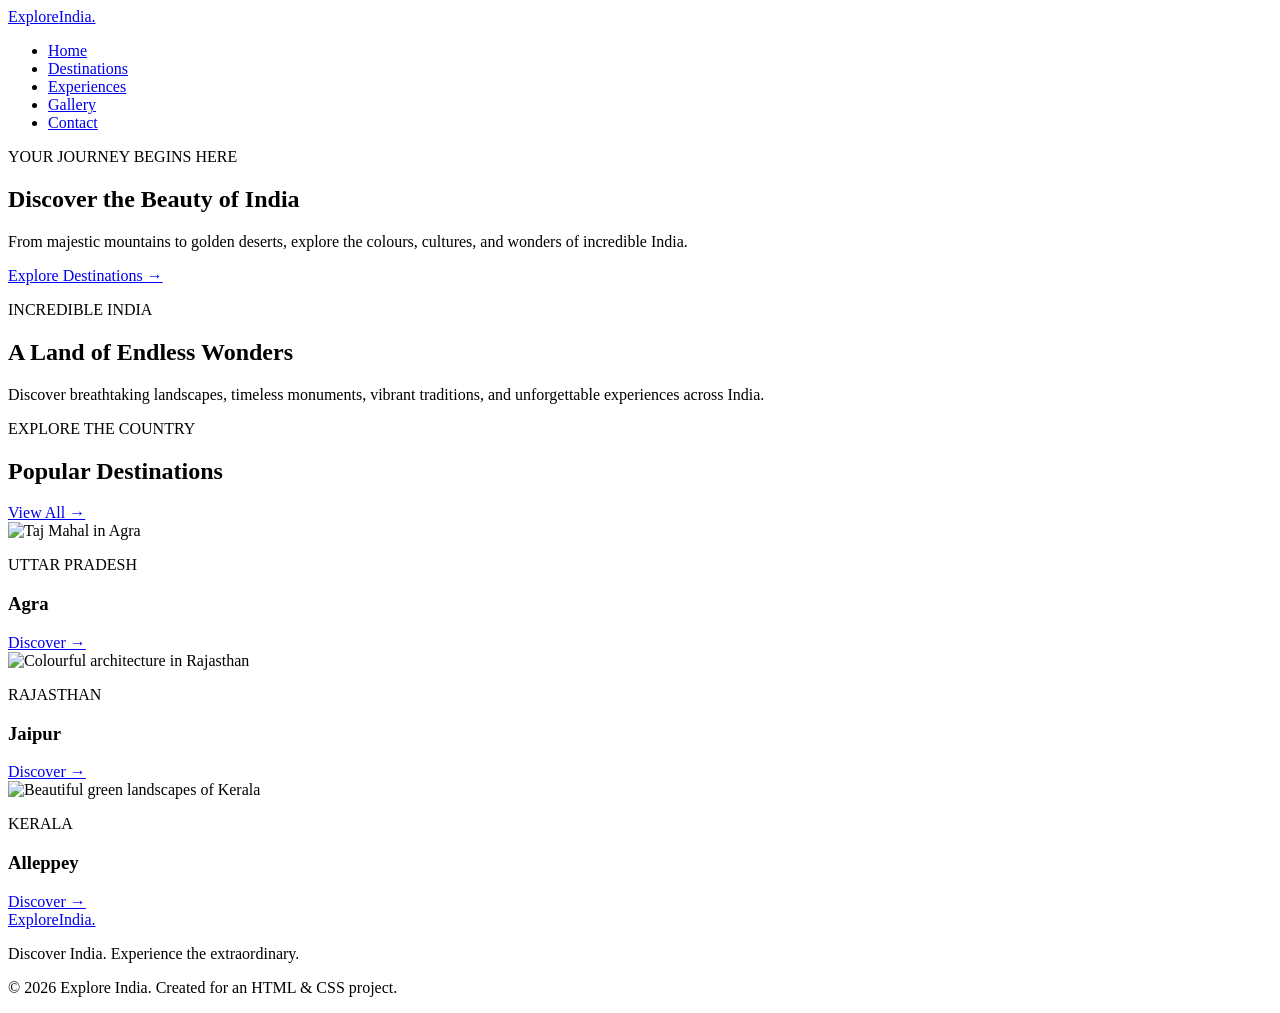
==== index.html @ 8f09dc4f "Rename Explore India/index.html to index.html" ====
<!DOCTYPE html>
<html lang="en">
<head>
    <meta charset="UTF-8">
    <meta name="viewport" content="width=device-width, initial-scale=1.0">
    <title>Explore India | Discover Incredible India</title>
    <link rel="stylesheet" href="css/style.css">
</head>
<body>

    <header>
        <nav class="navbar">
            <a href="index.html" class="logo">Explore<span>India.</span></a>

            <ul class="nav-links">
                <li><a href="index.html" class="active">Home</a></li>
                <li><a href="destinations.html">Destinations</a></li>
                <li><a href="experiences.html">Experiences</a></li>
                <li><a href="gallery.html">Gallery</a></li>
                <li><a href="contact.html">Contact</a></li>
            </ul>
        </nav>
    </header>

    <main>
        <section class="hero">
            <div class="hero-content">
                <p class="tagline">YOUR JOURNEY BEGINS HERE</p>

                <h1>Discover the Beauty of <span>India</span></h1>

                <p class="hero-text">
                    From majestic mountains to golden deserts,
                    explore the colours, cultures, and wonders
                    of incredible India.
                </p>

                <a href="destinations.html" class="btn">
                    Explore Destinations →
                </a>
            </div>
        </section>

        <section class="intro">
            <p class="section-label">INCREDIBLE INDIA</p>
            <h2>A Land of Endless Wonders</h2>
            <p>
                Discover breathtaking landscapes, timeless
                monuments, vibrant traditions, and unforgettable
                experiences across India.
            </p>
        </section>

        <section class="destinations-preview">
            <div class="section-heading">
                <div>
                    <p class="section-label">EXPLORE THE COUNTRY</p>
                    <h2>Popular Destinations</h2>
                </div>
                <a href="destinations.html" class="text-link">
                    View All →
                </a>
            </div>

            <div class="destination-grid">
                <article class="destination-card">
                    <img
                        src="https://images.unsplash.com/photo-1564507592333-c60657eea523?auto=format&fit=crop&w=900&q=80"
                        alt="Taj Mahal in Agra"
                    >
                    <div class="card-info">
                        <p>UTTAR PRADESH</p>
                        <h3>Agra</h3>
                        <a href="destinations.html">Discover →</a>
                    </div>
                </article>

                <article class="destination-card">
                    <img
                        src="https://images.unsplash.com/photo-1477587458883-47145ed94245?auto=format&fit=crop&w=900&q=80"
                        alt="Colourful architecture in Rajasthan"
                    >
                    <div class="card-info">
                        <p>RAJASTHAN</p>
                        <h3>Jaipur</h3>
                        <a href="destinations.html">Discover →</a>
                    </div>
                </article>

                <article class="destination-card">
                    <img
                        src="https://images.unsplash.com/photo-1602216056096-3b40cc0c9944?auto=format&fit=crop&w=900&q=80"
                        alt="Beautiful green landscapes of Kerala"
                    >
                    <div class="card-info">
                        <p>KERALA</p>
                        <h3>Alleppey</h3>
                        <a href="destinations.html">Discover →</a>
                    </div>
                </article>
            </div>
        </section>
    </main>

    <footer class="footer">
        <a href="index.html" class="logo">Explore<span>India.</span></a>
        <p>Discover India. Experience the extraordinary.</p>
        <p>© 2026 Explore India. Created for an HTML & CSS project.</p>
    </footer>

</body>
</html>
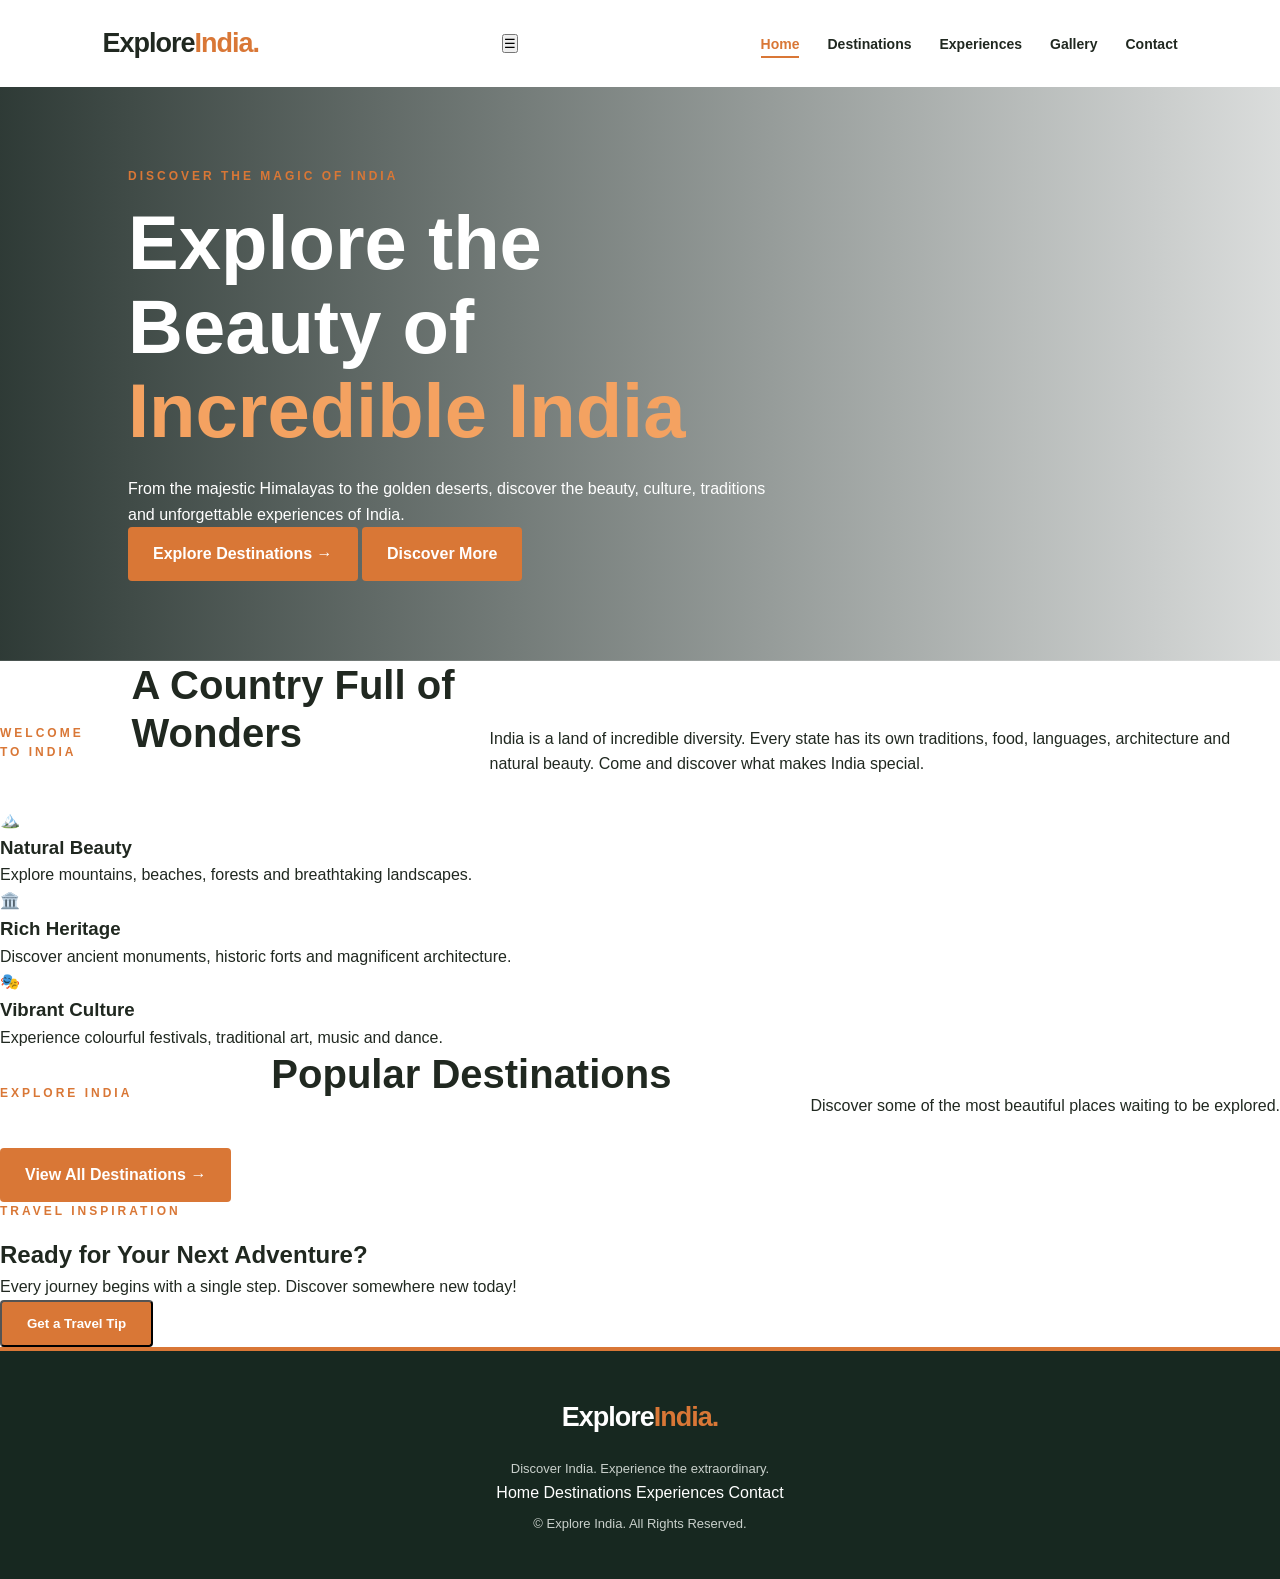
==== commit ad0b7f86: "Revise hero section and navigation content Updated the hero section and navigation for better user e" ====
--- a/index.html
+++ b/index.html
@@ -1,112 +1,217 @@
-
 <!DOCTYPE html>
 <html lang="en">
+
 <head>
     <meta charset="UTF-8">
     <meta name="viewport" content="width=device-width, initial-scale=1.0">
+
+    <meta name="description" content="Explore India and discover its beautiful destinations, culture, heritage and unforgettable travel experiences.">
+
     <title>Explore India | Discover Incredible India</title>
+
+    <!-- External CSS -->
     <link rel="stylesheet" href="css/style.css">
+
+    <!-- JavaScript -->
+    <script src="js/script.js" defer></script>
 </head>
+
 <body>
 
+    <!-- NAVIGATION BAR -->
     <header>
         <nav class="navbar">
-            <a href="index.html" class="logo">Explore<span>India.</span></a>
-
-            <ul class="nav-links">
+
+            <a href="index.html" class="logo">
+                Explore<span>India.</span>
+            </a>
+
+            <button class="menu-toggle" id="menuToggle"
+                aria-label="Open navigation menu"
+                aria-expanded="false"
+                aria-controls="navLinks">
+                ☰
+            </button>
+
+            <ul class="nav-links" id="navLinks">
                 <li><a href="index.html" class="active">Home</a></li>
                 <li><a href="destinations.html">Destinations</a></li>
                 <li><a href="experiences.html">Experiences</a></li>
                 <li><a href="gallery.html">Gallery</a></li>
                 <li><a href="contact.html">Contact</a></li>
             </ul>
+
         </nav>
     </header>
 
+
+    <!-- MAIN CONTENT -->
     <main>
+
+        <!-- HERO SECTION -->
         <section class="hero">
+
+            <div class="hero-overlay"></div>
+
             <div class="hero-content">
-                <p class="tagline">YOUR JOURNEY BEGINS HERE</p>
-
-                <h1>Discover the Beauty of <span>India</span></h1>
-
-                <p class="hero-text">
-                    From majestic mountains to golden deserts,
-                    explore the colours, cultures, and wonders
-                    of incredible India.
-                </p>
-
-                <a href="destinations.html" class="btn">
-                    Explore Destinations →
+
+                <p class="tagline">
+                    DISCOVER THE MAGIC OF INDIA
+                </p>
+
+                <h1>
+                    Explore the Beauty of
+                    <span>Incredible India</span>
+                </h1>
+
+                <p class="hero-description">
+                    From the majestic Himalayas to the golden deserts,
+                    discover the beauty, culture, traditions and
+                    unforgettable experiences of India.
+                </p>
+
+                <div class="hero-buttons">
+
+                    <a href="destinations.html" class="btn btn-primary">
+                        Explore Destinations →
+                    </a>
+
+                    <a href="#about" class="btn btn-secondary">
+                        Discover More
+                    </a>
+
+                </div>
+
+            </div>
+
+        </section>
+
+
+        <!-- ABOUT SECTION -->
+        <section class="about section-padding" id="about">
+
+            <div class="section-heading">
+
+                <p class="section-label">WELCOME TO INDIA</p>
+
+                <h2>A Country Full of Wonders</h2>
+
+                <p>
+                    India is a land of incredible diversity.
+                    Every state has its own traditions, food,
+                    languages, architecture and natural beauty.
+                    Come and discover what makes India special.
+                </p>
+
+            </div>
+
+            <div class="features">
+
+                <article class="feature-card">
+                    <div class="feature-icon">🏔️</div>
+                    <h3>Natural Beauty</h3>
+                    <p>
+                        Explore mountains, beaches, forests
+                        and breathtaking landscapes.
+                    </p>
+                </article>
+
+                <article class="feature-card">
+                    <div class="feature-icon">🏛️</div>
+                    <h3>Rich Heritage</h3>
+                    <p>
+                        Discover ancient monuments, historic
+                        forts and magnificent architecture.
+                    </p>
+                </article>
+
+                <article class="feature-card">
+                    <div class="feature-icon">🎭</div>
+                    <h3>Vibrant Culture</h3>
+                    <p>
+                        Experience colourful festivals,
+                        traditional art, music and dance.
+                    </p>
+                </article>
+
+            </div>
+
+        </section>
+
+
+        <!-- POPULAR DESTINATIONS -->
+        <section class="destinations section-padding">
+
+            <div class="section-heading">
+
+                <p class="section-label">EXPLORE INDIA</p>
+
+                <h2>Popular Destinations</h2>
+
+                <p>
+                    Discover some of the most beautiful
+                    places waiting to be explored.
+                </p>
+
+            </div>
+
+            <!-- JavaScript will add destination cards here -->
+            <div class="destination-grid" id="destinationGrid">
+            </div>
+
+            <div class="center-button">
+                <a href="destinations.html" class="btn btn-primary">
+                    View All Destinations →
                 </a>
             </div>
-        </section>
-
-        <section class="intro">
-            <p class="section-label">INCREDIBLE INDIA</p>
-            <h2>A Land of Endless Wonders</h2>
-            <p>
-                Discover breathtaking landscapes, timeless
-                monuments, vibrant traditions, and unforgettable
-                experiences across India.
+
+        </section>
+
+
+        <!-- TRAVEL TIP SECTION -->
+        <section class="travel-tip section-padding">
+
+            <p class="section-label">TRAVEL INSPIRATION</p>
+
+            <h2>Ready for Your Next Adventure?</h2>
+
+            <p id="travelMessage">
+                Every journey begins with a single step.
+                Discover somewhere new today!
             </p>
-        </section>
-
-        <section class="destinations-preview">
-            <div class="section-heading">
-                <div>
-                    <p class="section-label">EXPLORE THE COUNTRY</p>
-                    <h2>Popular Destinations</h2>
-                </div>
-                <a href="destinations.html" class="text-link">
-                    View All →
-                </a>
-            </div>
-
-            <div class="destination-grid">
-                <article class="destination-card">
-                    <img
-                        src="https://images.unsplash.com/photo-1564507592333-c60657eea523?auto=format&fit=crop&w=900&q=80"
-                        alt="Taj Mahal in Agra"
-                    >
-                    <div class="card-info">
-                        <p>UTTAR PRADESH</p>
-                        <h3>Agra</h3>
-                        <a href="destinations.html">Discover →</a>
-                    </div>
-                </article>
-
-                <article class="destination-card">
-                    <img
-                        src="https://images.unsplash.com/photo-1477587458883-47145ed94245?auto=format&fit=crop&w=900&q=80"
-                        alt="Colourful architecture in Rajasthan"
-                    >
-                    <div class="card-info">
-                        <p>RAJASTHAN</p>
-                        <h3>Jaipur</h3>
-                        <a href="destinations.html">Discover →</a>
-                    </div>
-                </article>
-
-                <article class="destination-card">
-                    <img
-                        src="https://images.unsplash.com/photo-1602216056096-3b40cc0c9944?auto=format&fit=crop&w=900&q=80"
-                        alt="Beautiful green landscapes of Kerala"
-                    >
-                    <div class="card-info">
-                        <p>KERALA</p>
-                        <h3>Alleppey</h3>
-                        <a href="destinations.html">Discover →</a>
-                    </div>
-                </article>
-            </div>
-        </section>
+
+            <button class="btn btn-primary" id="tipButton">
+                Get a Travel Tip
+            </button>
+
+        </section>
+
     </main>
 
+
+    <!-- FOOTER -->
     <footer class="footer">
-        <a href="index.html" class="logo">Explore<span>India.</span></a>
-        <p>Discover India. Experience the extraordinary.</p>
-        <p>© 2026 Explore India. Created for an HTML & CSS project.</p>
+
+        <a href="index.html" class="logo">
+            Explore<span>India.</span>
+        </a>
+
+        <p>
+            Discover India. Experience the extraordinary.
+        </p>
+
+        <div class="footer-links">
+            <a href="index.html">Home</a>
+            <a href="destinations.html">Destinations</a>
+            <a href="experiences.html">Experiences</a>
+            <a href="contact.html">Contact</a>
+        </div>
+
+        <p class="copyright">
+            © <span id="currentYear"></span> Explore India.
+            All Rights Reserved.
+        </p>
+
     </footer>
 
 </body>
--- a/css/style.css
+++ b/css/style.css
@@ -0,0 +1,742 @@
+
+/* ---------- GENERAL STYLES ---------- */
+
+* {
+    margin: 0;
+    padding: 0;
+    box-sizing: border-box;
+}
+
+html {
+    scroll-behavior: smooth;
+}
+
+body {
+    font-family: Arial, Helvetica, sans-serif;
+    color: #202820;
+    background-color: #ffffff;
+    line-height: 1.6;
+}
+
+a {
+    text-decoration: none;
+    color: inherit;
+}
+
+img {
+    width: 100%;
+    display: block;
+    object-fit: cover;
+}
+
+/* ---------- NAVIGATION BAR ---------- */
+
+.navbar {
+    display: flex;
+    justify-content: space-between;
+    align-items: center;
+    padding: 22px 8%;
+    background-color: #ffffff;
+}
+
+.logo {
+    font-size: 27px;
+    font-weight: 800;
+    letter-spacing: -1px;
+}
+
+.logo span {
+    color: #d97736;
+}
+
+.nav-links {
+    display: flex;
+    align-items: center;
+    gap: 28px;
+    list-style: none;
+}
+
+.nav-links a {
+    font-size: 14px;
+    font-weight: 600;
+    transition: color 0.3s ease;
+}
+
+.nav-links a:hover {
+    color: #d97736;
+}
+
+/* ---------- HERO SECTION ---------- */
+
+.hero {
+    min-height: 570px;
+    display: flex;
+    align-items: center;
+    padding: 80px 10%;
+    color: white;
+
+    background:
+        linear-gradient(
+            90deg,
+            rgba(10, 24, 19, 0.85),
+            rgba(10, 24, 19, 0.15)
+        ),
+        url("https://images.unsplash.com/photo-1524492412937-b28074a5d7da?auto=format&fit=crop&w=2000&q=85");
+
+    background-size: cover;
+    background-position: center;
+}
+
+.hero-content {
+    max-width: 650px;
+}
+
+.tagline,
+.section-label {
+    color: #d97736;
+    font-size: 12px;
+    font-weight: 800;
+    letter-spacing: 3px;
+    margin-bottom: 15px;
+}
+
+.hero h1 {
+    font-size: clamp(42px, 6vw, 76px);
+    line-height: 1.1;
+    margin-bottom: 24px;
+}
+
+.hero h1 span {
+    color: #f4a261;
+}
+
+.hero-text {
+    max-width: 510px;
+    color: #f0f0f0;
+    font-size: 17px;
+    margin-bottom: 32px;
+}
+
+.btn {
+    display: inline-block;
+    padding: 14px 25px;
+    border-radius: 4px;
+    background-color: #d97736;
+    color: white;
+    font-weight: 700;
+    transition: 0.3s;
+}
+
+.btn:hover {
+    background-color: #b85c24;
+    transform: translateY(-3px);
+}
+
+/* ---------- INTRODUCTION ---------- */
+
+.intro {
+    text-align: center;
+    max-width: 760px;
+    margin: auto;
+    padding: 85px 25px 55px;
+}
+
+.intro h2,
+.section-heading h2 {
+    font-size: clamp(28px, 4vw, 40px);
+    line-height: 1.2;
+    margin-bottom: 20px;
+}
+
+.intro > p:last-child {
+    color: #68716a;
+    font-size: 16px;
+}
+
+/* ---------- DESTINATION CARDS ---------- */
+
+.destinations-preview {
+    padding: 45px 8% 90px;
+}
+
+.section-heading {
+    display: flex;
+    justify-content: space-between;
+    align-items: end;
+    margin-bottom: 30px;
+    gap: 20px;
+}
+
+.text-link {
+    color: #d97736;
+    font-weight: 700;
+    margin-bottom: 22px;
+}
+
+.destination-grid {
+    display: grid;
+    grid-template-columns: repeat(3, minmax(0, 1fr));
+    gap: 25px;
+}
+
+.destination-card {
+    overflow: hidden;
+    border-radius: 8px;
+    background-color: #ffffff;
+    box-shadow: 0 5px 25px rgba(0, 0, 0, 0.08);
+    transition: transform 0.3s, box-shadow 0.3s;
+}
+
+.destination-card:hover {
+    transform: translateY(-8px);
+    box-shadow: 0 12px 30px rgba(0, 0, 0, 0.14);
+}
+
+.destination-card img {
+    height: 270px;
+    transition: transform 0.4s;
+}
+
+.destination-card:hover img {
+    transform: scale(1.05);
+}
+
+.card-info {
+    padding: 22px;
+}
+
+.card-info p {
+    color: #d97736;
+    font-size: 11px;
+    font-weight: 800;
+    letter-spacing: 2px;
+}
+
+.card-info h3 {
+    font-size: 25px;
+    margin: 5px 0 12px;
+}
+
+.card-info a {
+    font-size: 14px;
+    font-weight: 700;
+}
+
+.card-info a:hover {
+    color: #d97736;
+}
+
+/* ---------- FOOTER ---------- */
+
+.footer {
+    text-align: center;
+    padding: 45px 20px;
+    background-color: #172820;
+    color: #ffffff;
+}
+
+.footer .logo {
+    display: inline-block;
+    margin-bottom: 12px;
+}
+
+.footer p {
+    margin-top: 8px;
+    color: #c9d0cb;
+    font-size: 13px;
+}
+
+/* ---------- RESPONSIVE DESIGN ---------- */
+
+@media (max-width: 900px) {
+    .navbar {
+        padding: 20px 5%;
+        flex-wrap: wrap;
+        gap: 18px;
+    }
+
+    .nav-links {
+        gap: 16px;
+        flex-wrap: wrap;
+    }
+
+    .destination-grid {
+        grid-template-columns: repeat(2, minmax(0, 1fr));
+    }
+
+    .hero {
+        padding: 70px 7%;
+    }
+}
+
+@media (max-width: 600px) {
+    .navbar {
+        flex-direction: column;
+    }
+
+    .nav-links {
+        justify-content: center;
+        gap: 12px 18px;
+    }
+
+    .nav-links a {
+        font-size: 12px;
+    }
+
+    .hero {
+        min-height: 500px;
+    }
+
+    .destination-grid {
+        grid-template-columns: 1fr;
+    }
+
+    .destination-card img {
+        height: 250px;
+    }
+
+    .section-heading {
+        align-items: start;
+        flex-direction: column;
+    }
+
+    .text-link {
+        margin-bottom: 0;
+    }
+}
+
+/* ---------- DESTINATIONS PAGE ---------- */
+
+.page-banner {
+    text-align: center;
+    padding: 85px 20px;
+    background: #f6f2e9;
+}
+
+.page-banner h1 {
+    font-size: clamp(35px, 5vw, 55px);
+    line-height: 1.2;
+    margin-bottom: 18px;
+}
+
+.page-banner > p:last-child {
+    max-width: 650px;
+    margin: auto;
+    color: #68716a;
+    font-size: 16px;
+}
+
+.all-destinations {
+    padding: 65px 8% 90px;
+}
+
+.all-destinations .destination-grid {
+    row-gap: 30px;
+}
+
+.description {
+    color: #68716a;
+    font-size: 14px;
+    line-height: 1.8;
+}
+
+/* ---------- EXPERIENCES PAGE ---------- */
+
+.experience-grid {
+    display: grid;
+    grid-template-columns: repeat(2, minmax(0, 1fr));
+    gap: 30px;
+}
+
+.experience-card {
+    position: relative;
+    overflow: hidden;
+    border-radius: 10px;
+    background: #172820;
+    min-height: 350px;
+    color: white;
+}
+
+.experience-card img {
+    width: 100%;
+    height: 390px;
+    object-fit: cover;
+    opacity: 0.78;
+    transition: transform 0.5s, opacity 0.5s;
+}
+
+.experience-card:hover img {
+    transform: scale(1.06);
+    opacity: 0.55;
+}
+
+.experience-info {
+    position: absolute;
+    left: 0;
+    right: 0;
+    bottom: 0;
+    padding: 30px;
+    background: linear-gradient(
+        transparent,
+        rgba(0, 0, 0, 0.88)
+    );
+}
+
+.experience-info span {
+    color: #f4a261;
+    font-size: 12px;
+    font-weight: bold;
+    letter-spacing: 2px;
+}
+
+.experience-info h3 {
+    font-size: 28px;
+    margin: 8px 0;
+}
+
+.experience-info p {
+    color: #eeeeee;
+    font-size: 14px;
+    line-height: 1.8;
+    max-width: 440px;
+}
+
+.experience-quote {
+    text-align: center;
+    padding: 75px 20px;
+    background: #f6f2e9;
+}
+
+.experience-quote h2 {
+    max-width: 650px;
+    margin: 0 auto 28px;
+    font-size: clamp(28px, 4vw, 42px);
+    line-height: 1.3;
+}
+
+@media (max-width: 600px) {
+    .experience-grid {
+        grid-template-columns: 1fr;
+    }
+
+    .experience-card img {
+        height: 340px;
+    }
+
+    .experience-info {
+        padding: 22px;
+    }
+}
+
+/* ---------- GALLERY PAGE ---------- */
+
+.gallery-section {
+    padding: 65px 8% 90px;
+}
+
+.gallery-grid {
+    display: grid;
+    grid-template-columns: repeat(3, minmax(0, 1fr));
+    gap: 22px;
+}
+
+.gallery-item {
+    position: relative;
+    overflow: hidden;
+    border-radius: 8px;
+    height: 320px;
+    background: #172820;
+    cursor: pointer;
+}
+
+.gallery-item img {
+    width: 100%;
+    height: 100%;
+    object-fit: cover;
+    transition: transform 0.5s, opacity 0.5s;
+}
+
+.gallery-item:hover img {
+    transform: scale(1.1);
+    opacity: 0.65;
+}
+
+.gallery-item figcaption {
+    position: absolute;
+    bottom: 0;
+    left: 0;
+    width: 100%;
+    padding: 25px;
+    color: white;
+    background: linear-gradient(
+        transparent,
+        rgba(0, 0, 0, 0.85)
+    );
+    transform: translateY(8px);
+    transition: transform 0.3s;
+}
+
+.gallery-item:hover figcaption {
+    transform: translateY(0);
+}
+
+.gallery-item figcaption span {
+    color: #f4a261;
+    font-size: 11px;
+    font-weight: bold;
+    letter-spacing: 2px;
+}
+
+.gallery-item figcaption h3 {
+    font-size: 22px;
+    margin-top: 5px;
+}
+
+.gallery-cta {
+    text-align: center;
+    padding: 75px 20px;
+    background: #f6f2e9;
+}
+
+.gallery-cta h2 {
+    font-size: clamp(28px, 4vw, 42px);
+    margin: 0 auto 25px;
+}
+
+@media (max-width: 800px) {
+    .gallery-grid {
+        grid-template-columns: repeat(2, minmax(0, 1fr));
+    }
+}
+
+@media (max-width: 520px) {
+    .gallery-grid {
+        grid-template-columns: 1fr;
+    }
+
+    .gallery-item {
+        height: 300px;
+    }
+}
+
+/* ---------- CONTACT PAGE ---------- */
+
+.contact-section {
+    display: grid;
+    grid-template-columns: 1fr 1.2fr;
+    gap: 60px;
+    padding: 75px 8% 95px;
+    align-items: start;
+}
+
+.contact-info h2,
+.contact-form-container h2 {
+    font-size: 32px;
+    line-height: 1.3;
+    margin-bottom: 18px;
+}
+
+.contact-description {
+    color: #68716a;
+    line-height: 1.9;
+    margin-bottom: 35px;
+}
+
+.contact-detail {
+    display: flex;
+    align-items: flex-start;
+    gap: 16px;
+    margin: 28px 0;
+}
+
+.detail-icon {
+    display: flex;
+    align-items: center;
+    justify-content: center;
+    min-width: 45px;
+    height: 45px;
+    border-radius: 50%;
+    background: #f6f2e9;
+    color: #d97736;
+    font-size: 22px;
+}
+
+.contact-detail h3 {
+    font-size: 17px;
+    margin-bottom: 4px;
+}
+
+.contact-detail p {
+    color: #68716a;
+    font-size: 14px;
+}
+
+.contact-form-container {
+    padding: 35px;
+    background: #ffffff;
+    border: 1px solid #e7e9e5;
+    border-radius: 10px;
+    box-shadow: 0 8px 35px rgba(0, 0, 0, 0.05);
+}
+
+.contact-form-container > p {
+    color: #68716a;
+    margin-bottom: 25px;
+}
+
+.form-group {
+    display: flex;
+    flex-direction: column;
+    gap: 8px;
+    margin-bottom: 20px;
+}
+
+.form-group label {
+    font-size: 14px;
+    font-weight: 700;
+}
+
+.form-group input,
+.form-group select,
+.form-group textarea {
+    width: 100%;
+    padding: 13px 14px;
+    border: 1px solid #d8ddd7;
+    border-radius: 5px;
+    background: #ffffff;
+    font-family: inherit;
+    font-size: 14px;
+    outline: none;
+    transition: border-color 0.3s, box-shadow 0.3s;
+}
+
+.form-group input:focus,
+.form-group select:focus,
+.form-group textarea:focus {
+    border-color: #d97736;
+    box-shadow: 0 0 0 3px rgba(217, 119, 54, 0.12);
+}
+
+.form-group textarea {
+    resize: vertical;
+}
+
+.submit-btn {
+    border: none;
+    cursor: pointer;
+    font-family: inherit;
+    font-size: 14px;
+}
+
+.form-note {
+    margin-top: 18px;
+    font-size: 12px;
+    line-height: 1.6;
+    color: #68716a;
+}
+
+@media (max-width: 800px) {
+    .contact-section {
+        grid-template-columns: 1fr;
+        gap: 35px;
+    }
+}
+
+@media (max-width: 500px) {
+    .contact-form-container {
+        padding: 22px;
+    }
+}
+
+/* ---------- FINAL POLISH ---------- */
+
+/* Smooth entrance animation */
+@keyframes fadeUp {
+    from {
+        opacity: 0;
+        transform: translateY(25px);
+    }
+
+    to {
+        opacity: 1;
+        transform: translateY(0);
+    }
+}
+
+.hero-content {
+    animation: fadeUp 1s ease both;
+}
+
+.page-banner > * {
+    animation: fadeUp 0.8s ease both;
+}
+
+.page-banner h1 {
+    animation-delay: 0.15s;
+}
+
+.page-banner > p:last-child {
+    animation-delay: 0.3s;
+}
+
+/* Navigation underline hover effect */
+.nav-links a {
+    position: relative;
+}
+
+.nav-links a::after {
+    content: "";
+    position: absolute;
+    left: 0;
+    bottom: -6px;
+    width: 0;
+    height: 2px;
+    background: #d97736;
+    transition: width 0.3s ease;
+}
+
+.nav-links a:hover::after {
+    width: 100%;
+}
+
+/* Footer finishing touch */
+.footer {
+    border-top: 4px solid #d97736;
+}
+
+.footer .logo:hover {
+    opacity: 0.8;
+}
+
+/* Respect reduced-motion preferences */
+@media (prefers-reduced-motion: reduce) {
+    *,
+    *::before,
+    *::after {
+        animation-duration: 0.01ms !important;
+        transition-duration: 0.01ms !important;
+        scroll-behavior: auto !important;
+    }
+}
+.nav-links a.active {
+    color: #d97736;
+}
+
+.nav-links a.active::after {
+    width: 100%;
+}
+@keyframes fadeUp {
+    from {
+        opacity: 0;
+        transform: translateY(25px);
+    }
+
+    to {
+        opacity: 1;
+        transform: translateY(0);
+    }
+}
+
+.hero-content {
+    animation: fadeUp 1s ease both;
+}
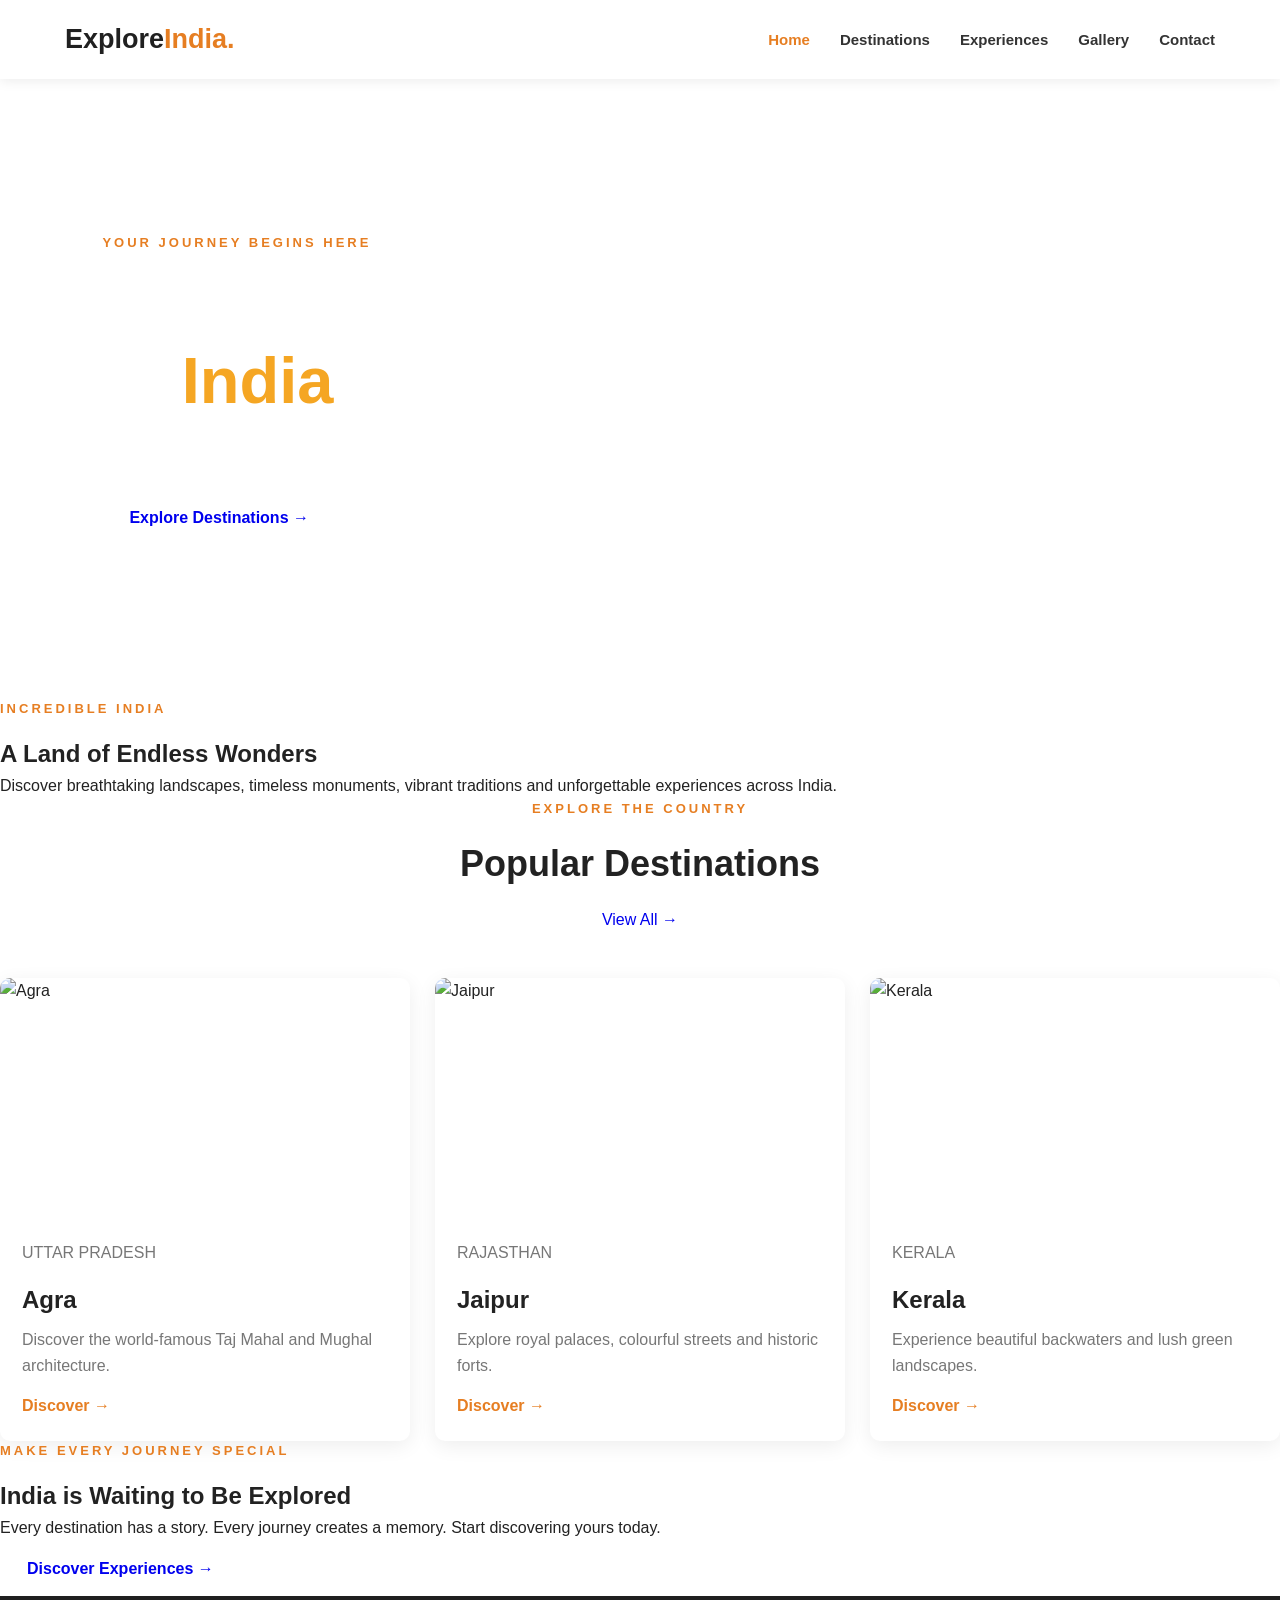
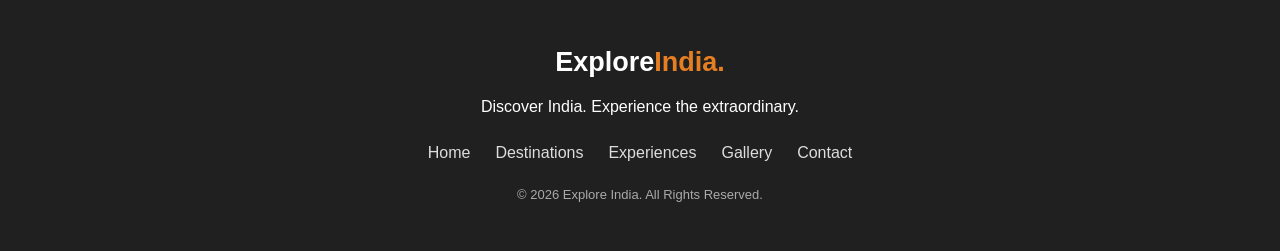
==== commit 5d6641ef: "Refactor index.html for improved structure and content Updated the HTML structure and content for be" ====
--- a/index.html
+++ b/index.html
@@ -1,195 +1,193 @@
+
 <!DOCTYPE html>
 <html lang="en">
 
 <head>
+
     <meta charset="UTF-8">
     <meta name="viewport" content="width=device-width, initial-scale=1.0">
 
-    <meta name="description" content="Explore India and discover its beautiful destinations, culture, heritage and unforgettable travel experiences.">
+    <meta name="description"
+        content="Discover India's beautiful destinations, culture and travel experiences.">
 
     <title>Explore India | Discover Incredible India</title>
 
     <!-- External CSS -->
     <link rel="stylesheet" href="css/style.css">
 
-    <!-- JavaScript -->
-    <script src="js/script.js" defer></script>
 </head>
 
 <body>
 
-    <!-- NAVIGATION BAR -->
+    <!-- =================================
+         1. NAVIGATION BAR
+    ================================== -->
+
     <header>
+
         <nav class="navbar">
 
             <a href="index.html" class="logo">
                 Explore<span>India.</span>
             </a>
 
-            <button class="menu-toggle" id="menuToggle"
-                aria-label="Open navigation menu"
+            <button class="menu-toggle"
+                id="menuToggle"
+                aria-label="Toggle navigation"
                 aria-expanded="false"
                 aria-controls="navLinks">
                 ☰
             </button>
 
             <ul class="nav-links" id="navLinks">
-                <li><a href="index.html" class="active">Home</a></li>
-                <li><a href="destinations.html">Destinations</a></li>
-                <li><a href="experiences.html">Experiences</a></li>
-                <li><a href="gallery.html">Gallery</a></li>
-                <li><a href="contact.html">Contact</a></li>
+
+                <li>
+                    <a href="index.html" class="active">Home</a>
+                </li>
+
+                <li>
+                    <a href="destinations.html">Destinations</a>
+                </li>
+
+                <li>
+                    <a href="experiences.html">Experiences</a>
+                </li>
+
+                <li>
+                    <a href="gallery.html">Gallery</a>
+                </li>
+
+                <li>
+                    <a href="contact.html">Contact</a>
+                </li>
+
             </ul>
 
         </nav>
+
     </header>
 
 
-    <!-- MAIN CONTENT -->
     <main>
 
-        <!-- HERO SECTION -->
+        <!-- =================================
+             2. HERO SECTION
+        ================================== -->
+
         <section class="hero">
 
-            <div class="hero-overlay"></div>
-
             <div class="hero-content">
 
                 <p class="tagline">
-                    DISCOVER THE MAGIC OF INDIA
+                    YOUR JOURNEY BEGINS HERE
                 </p>
 
                 <h1>
-                    Explore the Beauty of
-                    <span>Incredible India</span>
+                    Discover the Beauty of
+                    <span>India</span>
                 </h1>
 
-                <p class="hero-description">
-                    From the majestic Himalayas to the golden deserts,
-                    discover the beauty, culture, traditions and
-                    unforgettable experiences of India.
+                <p class="hero-text">
+                    From majestic mountains to golden deserts,
+                    explore the colours, cultures and wonders
+                    of incredible India.
                 </p>
 
-                <div class="hero-buttons">
-
-                    <a href="destinations.html" class="btn btn-primary">
-                        Explore Destinations →
-                    </a>
-
-                    <a href="#about" class="btn btn-secondary">
-                        Discover More
-                    </a>
+                <a href="destinations.html" class="btn">
+                    Explore Destinations →
+                </a>
+
+            </div>
+
+        </section>
+
+
+        <!-- =================================
+             3. INTRODUCTION SECTION
+        ================================== -->
+
+        <section class="intro">
+
+            <p class="section-label">
+                INCREDIBLE INDIA
+            </p>
+
+            <h2>A Land of Endless Wonders</h2>
+
+            <p>
+                Discover breathtaking landscapes, timeless
+                monuments, vibrant traditions and unforgettable
+                experiences across India.
+            </p>
+
+        </section>
+
+
+        <!-- =================================
+             4. POPULAR DESTINATIONS
+        ================================== -->
+
+        <section class="destinations-preview">
+
+            <div class="section-heading">
+
+                <div>
+
+                    <p class="section-label">
+                        EXPLORE THE COUNTRY
+                    </p>
+
+                    <h2>Popular Destinations</h2>
 
                 </div>
 
+                <a href="destinations.html" class="text-link">
+                    View All →
+                </a>
+
             </div>
 
+
+            <!-- JavaScript generates destination cards here -->
+
+            <div class="destination-grid" id="destinationGrid">
+
+            </div>
+
         </section>
 
 
-        <!-- ABOUT SECTION -->
-        <section class="about section-padding" id="about">
-
-            <div class="section-heading">
-
-                <p class="section-label">WELCOME TO INDIA</p>
-
-                <h2>A Country Full of Wonders</h2>
-
-                <p>
-                    India is a land of incredible diversity.
-                    Every state has its own traditions, food,
-                    languages, architecture and natural beauty.
-                    Come and discover what makes India special.
-                </p>
-
-            </div>
-
-            <div class="features">
-
-                <article class="feature-card">
-                    <div class="feature-icon">🏔️</div>
-                    <h3>Natural Beauty</h3>
-                    <p>
-                        Explore mountains, beaches, forests
-                        and breathtaking landscapes.
-                    </p>
-                </article>
-
-                <article class="feature-card">
-                    <div class="feature-icon">🏛️</div>
-                    <h3>Rich Heritage</h3>
-                    <p>
-                        Discover ancient monuments, historic
-                        forts and magnificent architecture.
-                    </p>
-                </article>
-
-                <article class="feature-card">
-                    <div class="feature-icon">🎭</div>
-                    <h3>Vibrant Culture</h3>
-                    <p>
-                        Experience colourful festivals,
-                        traditional art, music and dance.
-                    </p>
-                </article>
-
-            </div>
+        <!-- =================================
+             5. TRAVEL INSPIRATION
+        ================================== -->
+
+        <section class="travel-inspiration">
+
+            <p class="section-label">
+                MAKE EVERY JOURNEY SPECIAL
+            </p>
+
+            <h2>India is Waiting to Be Explored</h2>
+
+            <p>
+                Every destination has a story.
+                Every journey creates a memory.
+                Start discovering yours today.
+            </p>
+
+            <a href="experiences.html" class="btn">
+                Discover Experiences →
+            </a>
 
         </section>
 
-
-        <!-- POPULAR DESTINATIONS -->
-        <section class="destinations section-padding">
-
-            <div class="section-heading">
-
-                <p class="section-label">EXPLORE INDIA</p>
-
-                <h2>Popular Destinations</h2>
-
-                <p>
-                    Discover some of the most beautiful
-                    places waiting to be explored.
-                </p>
-
-            </div>
-
-            <!-- JavaScript will add destination cards here -->
-            <div class="destination-grid" id="destinationGrid">
-            </div>
-
-            <div class="center-button">
-                <a href="destinations.html" class="btn btn-primary">
-                    View All Destinations →
-                </a>
-            </div>
-
-        </section>
-
-
-        <!-- TRAVEL TIP SECTION -->
-        <section class="travel-tip section-padding">
-
-            <p class="section-label">TRAVEL INSPIRATION</p>
-
-            <h2>Ready for Your Next Adventure?</h2>
-
-            <p id="travelMessage">
-                Every journey begins with a single step.
-                Discover somewhere new today!
-            </p>
-
-            <button class="btn btn-primary" id="tipButton">
-                Get a Travel Tip
-            </button>
-
-        </section>
-
     </main>
 
 
-    <!-- FOOTER -->
+    <!-- =================================
+         6. FOOTER
+    ================================== -->
+
     <footer class="footer">
 
         <a href="index.html" class="logo">
@@ -201,18 +199,156 @@
         </p>
 
         <div class="footer-links">
+
             <a href="index.html">Home</a>
             <a href="destinations.html">Destinations</a>
             <a href="experiences.html">Experiences</a>
+            <a href="gallery.html">Gallery</a>
             <a href="contact.html">Contact</a>
+
         </div>
 
         <p class="copyright">
-            © <span id="currentYear"></span> Explore India.
-            All Rights Reserved.
+            © <span id="currentYear"></span>
+            Explore India. All Rights Reserved.
         </p>
 
     </footer>
 
+
+    <!-- =================================
+         7. INTERNAL JAVASCRIPT
+    ================================== -->
+
+    <script>
+
+        // 1. DESTINATION DATA
+
+        const destinations = [
+
+            {
+                name: "Agra",
+                state: "UTTAR PRADESH",
+                description: "Discover the world-famous Taj Mahal and Mughal architecture.",
+                image: "https://images.unsplash.com/photo-1564507592333-c60657eea523?auto=format&fit=crop&w=900&q=80"
+            },
+
+            {
+                name: "Jaipur",
+                state: "RAJASTHAN",
+                description: "Explore royal palaces, colourful streets and historic forts.",
+                image: "https://images.unsplash.com/photo-1477587458883-47145ed94245?auto=format&fit=crop&w=900&q=80"
+            },
+
+            {
+                name: "Kerala",
+                state: "KERALA",
+                description: "Experience beautiful backwaters and lush green landscapes.",
+                image: "https://images.unsplash.com/photo-1602216056096-3b40cc0c9944?auto=format&fit=crop&w=900&q=80"
+            }
+
+        ];
+
+
+        // 2. CREATE DESTINATION CARD
+
+        function createDestinationCard(destination) {
+
+            const card = document.createElement("article");
+
+            card.className = "destination-card";
+
+            card.innerHTML = `
+
+                <img
+                    src="${destination.image}"
+                    alt="${destination.name}"
+                    loading="lazy"
+                >
+
+                <div class="card-info">
+
+                    <p>${destination.state}</p>
+
+                    <h3>${destination.name}</h3>
+
+                    <p>${destination.description}</p>
+
+                    <a href="destinations.html">
+                        Discover →
+                    </a>
+
+                </div>
+
+            `;
+
+            return card;
+
+        }
+
+
+        // 3. DISPLAY DESTINATION CARDS
+
+        const destinationGrid =
+            document.getElementById("destinationGrid");
+
+        if (destinationGrid) {
+
+            destinations.forEach(function(destination) {
+
+                const card = createDestinationCard(destination);
+
+                destinationGrid.appendChild(card);
+
+            });
+
+        }
+
+
+        // 4. MOBILE NAVIGATION
+
+        const menuToggle =
+            document.getElementById("menuToggle");
+
+        const navLinks =
+            document.getElementById("navLinks");
+
+        if (menuToggle && navLinks) {
+
+            menuToggle.addEventListener("click", function() {
+
+                navLinks.classList.toggle("show");
+
+                const isOpen =
+                    navLinks.classList.contains("show");
+
+                menuToggle.setAttribute(
+                    "aria-expanded",
+                    isOpen
+                );
+
+                menuToggle.textContent =
+                    isOpen ? "✕" : "☰";
+
+            });
+
+        }
+
+
+        // 5. AUTOMATIC COPYRIGHT YEAR
+
+        const currentYear =
+            document.getElementById("currentYear");
+
+        if (currentYear) {
+
+            currentYear.textContent =
+                new Date().getFullYear();
+
+        }
+
+    </script>
+
 </body>
+
 </html>
--- a/css/style.css
+++ b/css/style.css
@@ -1,5 +1,7 @@
 
-/* ---------- GENERAL STYLES ---------- */
+/* =================================
+   1. GENERAL SETTINGS
+================================= */
 
 * {
     margin: 0;
@@ -13,730 +15,1771 @@
 
 body {
     font-family: Arial, Helvetica, sans-serif;
-    color: #202820;
     background-color: #ffffff;
+    color: #222222;
     line-height: 1.6;
 }
 
 a {
     text-decoration: none;
-    color: inherit;
-}
-
-img {
-    width: 100%;
-    display: block;
-    object-fit: cover;
-}
-
-/* ---------- NAVIGATION BAR ---------- */
+}
+
+button {
+    font-family: inherit;
+}
+
+
+/* =================================
+   2. NAVIGATION BAR
+================================= */
+
+header {
+    background-color: #ffffff;
+    position: sticky;
+    top: 0;
+    z-index: 100;
+    box-shadow: 0 2px 12px rgba(0, 0, 0, 0.08);
+}
 
 .navbar {
+    max-width: 1200px;
+    margin: auto;
+    padding: 18px 25px;
+
     display: flex;
     justify-content: space-between;
     align-items: center;
-    padding: 22px 8%;
-    background-color: #ffffff;
 }
 
 .logo {
     font-size: 27px;
-    font-weight: 800;
-    letter-spacing: -1px;
+    font-weight: bold;
+    color: #202020;
 }
 
 .logo span {
-    color: #d97736;
+    color: #e67e22;
 }
 
 .nav-links {
     display: flex;
+    list-style: none;
+    gap: 30px;
+}
+
+.nav-links a {
+    color: #333333;
+    font-size: 15px;
+    font-weight: 600;
+    transition: color 0.3s ease;
+}
+
+.nav-links a:hover,
+.nav-links a.active {
+    color: #e67e22;
+}
+
+.menu-toggle {
+    display: none;
+    border: none;
+    background: none;
+    font-size: 28px;
+    cursor: pointer;
+}
+
+
+/* =================================
+   3. HERO SECTION
+================================= */
+
+.hero {
+    min-height: 620px;
+
+    background-image: url(
+        "https://images.unsplash.com/photo-1524492412937-b28074a5d7da?auto=format&fit=crop&w=1800&q=85"
+    );
+
+    background-size: cover;
+    background-position: center;
+    background-repeat: no-repeat;
+
+    position: relative;
+
+    display: flex;
     align-items: center;
-    gap: 28px;
-    list-style: none;
-}
-
-.nav-links a {
+
+    padding: 70px 8%;
+}
+
+.hero-overlay {
+    position: absolute;
+    inset: 0;
+    background: linear-gradient(
+        90deg,
+        rgba(0, 0, 0, 0.78),
+        rgba(0, 0, 0, 0.20)
+    );
+}
+
+.hero-content {
+    position: relative;
+    max-width: 700px;
+    color: #ffffff;
+}
+
+.tagline,
+.section-label {
+    color: #e67e22;
+    font-size: 13px;
+    font-weight: bold;
+    letter-spacing: 3px;
+    margin-bottom: 15px;
+}
+
+.hero h1 {
+    font-size: clamp(38px, 6vw, 65px);
+    line-height: 1.15;
+    margin-bottom: 20px;
+}
+
+.hero h1 span {
+    color: #f5a623;
+}
+
+.hero-description {
+    font-size: 17px;
+    color: #eeeeee;
+    max-width: 580px;
+    margin-bottom: 30px;
+}
+
+.hero-buttons {
+    display: flex;
+    gap: 15px;
+    flex-wrap: wrap;
+}
+
+
+/* =================================
+   4. BUTTONS
+================================= */
+
+.btn {
+    display: inline-block;
+    padding: 13px 25px;
+    border-radius: 5px;
+    font-weight: bold;
+    border: 2px solid transparent;
+    cursor: pointer;
+    transition: all 0.3s ease;
+}
+
+.btn-primary {
+    background-color: #e67e22;
+    color: #ffffff;
+}
+
+.btn-primary:hover {
+    background-color: #c96512;
+    transform: translateY(-3px);
+}
+
+.btn-secondary {
+    color: #ffffff;
+    border-color: #ffffff;
+}
+
+.btn-secondary:hover {
+    background-color: #ffffff;
+    color: #222222;
+}
+
+
+/* =================================
+   5. COMMON SECTION STYLING
+================================= */
+
+.section-padding {
+    padding: 85px 8%;
+}
+
+.section-heading {
+    max-width: 700px;
+    margin: 0 auto 45px;
+    text-align: center;
+}
+
+.section-heading h2,
+.travel-tip h2 {
+    font-size: 36px;
+    margin-bottom: 15px;
+    color: #222222;
+}
+
+.section-heading > p:last-child {
+    color: #777777;
+}
+
+
+/* =================================
+   6. ABOUT SECTION
+================================= */
+
+.features {
+    display: grid;
+    grid-template-columns: repeat(3, 1fr);
+    gap: 25px;
+}
+
+.feature-card {
+    padding: 35px 25px;
+    text-align: center;
+    background-color: #fffaf5;
+    border-radius: 10px;
+    transition: transform 0.3s ease,
+                box-shadow 0.3s ease;
+}
+
+.feature-card:hover {
+    transform: translateY(-8px);
+    box-shadow: 0 10px 25px rgba(0, 0, 0, 0.08);
+}
+
+.feature-icon {
+    font-size: 40px;
+    margin-bottom: 15px;
+}
+
+.feature-card h3 {
+    margin-bottom: 10px;
+    font-size: 21px;
+}
+
+.feature-card p {
+    color: #777777;
+}
+
+
+/* =================================
+   7. DESTINATION CARDS
+================================= */
+
+.destinations {
+    background-color: #f8f8f8;
+}
+
+.destination-grid {
+    display: grid;
+    grid-template-columns: repeat(3, 1fr);
+    gap: 25px;
+}
+
+.destination-card {
+    background-color: #ffffff;
+    border-radius: 10px;
+    overflow: hidden;
+    box-shadow: 0 5px 20px rgba(0, 0, 0, 0.07);
+    transition: transform 0.3s ease;
+}
+
+.destination-card:hover {
+    transform: translateY(-8px);
+}
+
+.destination-card img {
+    width: 100%;
+    height: 240px;
+    object-fit: cover;
+    display: block;
+}
+
+.card-info {
+    padding: 22px;
+}
+
+.card-info span {
+    color: #e67e22;
+    font-size: 12px;
+    font-weight: bold;
+    letter-spacing: 1px;
+}
+
+.card-info h3 {
+    font-size: 24px;
+    margin: 8px 0;
+}
+
+.card-info p {
+    color: #777777;
+    margin-bottom: 15px;
+}
+
+.card-info a {
+    color: #e67e22;
+    font-weight: bold;
+}
+
+.center-button {
+    text-align: center;
+    margin-top: 40px;
+}
+
+
+/* =================================
+   8. TRAVEL TIP SECTION
+================================= */
+
+.travel-tip {
+    text-align: center;
+    background-color: #fffaf5;
+}
+
+.travel-tip p:not(.section-label) {
+    color: #777777;
+    margin-bottom: 25px;
+}
+
+
+/* =================================
+   9. FOOTER
+================================= */
+
+.footer {
+    background-color: #202020;
+    color: #ffffff;
+    text-align: center;
+    padding: 45px 20px;
+}
+
+.footer .logo {
+    color: #ffffff;
+    display: inline-block;
+    margin-bottom: 10px;
+}
+
+.footer-links {
+    display: flex;
+    justify-content: center;
+    gap: 25px;
+    flex-wrap: wrap;
+    margin: 20px 0;
+}
+
+.footer-links a {
+    color: #dddddd;
+    transition: color 0.3s ease;
+}
+
+.footer-links a:hover {
+    color: #e67e22;
+}
+
+.copyright {
+    font-size: 13px;
+    color: #aaaaaa;
+}
+
+
+/* =================================
+   10. RESPONSIVE DESIGN
+================================= */
+
+@media (max-width: 768px) {
+
+    .navbar {
+        flex-wrap: wrap;
+    }
+
+    .menu-toggle {
+        display: block;
+    }
+
+    .nav-links {
+        display: none;
+        width: 100%;
+        flex-direction: column;
+        gap: 18px;
+        padding-top: 20px;
+    }
+
+    .nav-links.show {
+        display: flex;
+    }
+
+    .features {
+        grid-template-columns: 1fr;
+    }
+
+    .destination-grid {
+        grid-template-columns: repeat(2, 1fr);
+    }
+
+    .hero {
+        min-height: 550px;
+        padding: 60px 7%;
+    }
+
+    .section-heading h2,
+    .travel-tip h2 {
+        font-size: 29px;
+    }
+
+}
+
+@media (max-width: 500px) {
+
+    .destination-grid {
+        grid-template-columns: 1fr;
+    }
+
+    .hero-buttons {
+        flex-direction: column;
+        align-items: flex-start;
+    }
+
+    .section-padding {
+        padding: 60px 6%;
+    }
+
+}
+
+
+/* =========================================
+   DESTINATIONS PAGE
+========================================= */
+
+
+/* HERO SECTION */
+
+.dest-hero {
+    min-height: 480px;
+    background-image:
+        linear-gradient(rgba(0, 0, 0, 0.55),
+                        rgba(0, 0, 0, 0.55)),
+        url("https://images.unsplash.com/photo-1524492412937-b28074a5d7da?auto=format&fit=crop&w=1800&q=85");
+
+    background-size: cover;
+    background-position: center;
+
+    display: flex;
+    align-items: center;
+
+    padding: 70px 8%;
+}
+
+.dest-hero-content {
+    max-width: 680px;
+    color: white;
+}
+
+.dest-label {
+    color: #e67e22;
+    font-size: 12px;
+    font-weight: 700;
+    letter-spacing: 2px;
+    margin-bottom: 15px;
+}
+
+.dest-hero h1 {
+    font-size: clamp(38px, 5vw, 58px);
+    line-height: 1.15;
+    margin-bottom: 20px;
+}
+
+.dest-hero-content > p:not(.dest-label) {
+    color: #eeeeee;
+    font-size: 16px;
+    line-height: 1.8;
+    max-width: 540px;
+    margin-bottom: 30px;
+}
+
+
+/* BUTTON */
+
+.dest-button {
+    display: inline-block;
+    background-color: #e67e22;
+    color: white;
+    text-decoration: none;
+
+    padding: 13px 23px;
+    border-radius: 5px;
+
     font-size: 14px;
     font-weight: 600;
-    transition: color 0.3s ease;
-}
-
-.nav-links a:hover {
-    color: #d97736;
-}
-
-/* ---------- HERO SECTION ---------- */
-
-.hero {
-    min-height: 570px;
-    display: flex;
-    align-items: center;
-    padding: 80px 10%;
-    color: white;
-
-    background:
-        linear-gradient(
-            90deg,
-            rgba(10, 24, 19, 0.85),
-            rgba(10, 24, 19, 0.15)
-        ),
-        url("https://images.unsplash.com/photo-1524492412937-b28074a5d7da?auto=format&fit=crop&w=2000&q=85");
-
-    background-size: cover;
-    background-position: center;
-}
-
-.hero-content {
-    max-width: 650px;
-}
-
-.tagline,
-.section-label {
-    color: #d97736;
-    font-size: 12px;
-    font-weight: 800;
-    letter-spacing: 3px;
-    margin-bottom: 15px;
-}
-
-.hero h1 {
-    font-size: clamp(42px, 6vw, 76px);
-    line-height: 1.1;
-    margin-bottom: 24px;
-}
-
-.hero h1 span {
-    color: #f4a261;
-}
-
-.hero-text {
-    max-width: 510px;
-    color: #f0f0f0;
-    font-size: 17px;
-    margin-bottom: 32px;
-}
-
-.btn {
-    display: inline-block;
-    padding: 14px 25px;
-    border-radius: 4px;
-    background-color: #d97736;
-    color: white;
-    font-weight: 700;
-    transition: 0.3s;
-}
-
-.btn:hover {
-    background-color: #b85c24;
-    transform: translateY(-3px);
-}
-
-/* ---------- INTRODUCTION ---------- */
-
-.intro {
+
+    transition: background-color 0.3s ease;
+}
+
+.dest-button:hover {
+    background-color: #c96312;
+}
+
+
+/* INTRODUCTION */
+
+.dest-intro {
+    max-width: 800px;
+    margin: auto;
+    padding: 75px 25px;
     text-align: center;
-    max-width: 760px;
-    margin: auto;
-    padding: 85px 25px 55px;
-}
-
-.intro h2,
-.section-heading h2 {
-    font-size: clamp(28px, 4vw, 40px);
-    line-height: 1.2;
-    margin-bottom: 20px;
-}
-
-.intro > p:last-child {
-    color: #68716a;
-    font-size: 16px;
-}
-
-/* ---------- DESTINATION CARDS ---------- */
-
-.destinations-preview {
-    padding: 45px 8% 90px;
-}
-
-.section-heading {
+}
+
+.dest-intro h2 {
+    font-size: clamp(26px, 4vw, 36px);
+    margin-bottom: 18px;
+    color: #222222;
+}
+
+.dest-intro > p:last-child {
+    color: #777777;
+    line-height: 1.9;
+    font-size: 15px;
+}
+
+
+/* DESTINATIONS SECTION */
+
+.dest-section {
+    background-color: #f8f8f8;
+    padding: 75px 8%;
+}
+
+.dest-heading {
     display: flex;
     justify-content: space-between;
     align-items: end;
-    margin-bottom: 30px;
     gap: 20px;
-}
-
-.text-link {
-    color: #d97736;
-    font-weight: 700;
-    margin-bottom: 22px;
-}
-
-.destination-grid {
+    margin-bottom: 35px;
+}
+
+.dest-heading h2 {
+    font-size: clamp(25px, 4vw, 34px);
+    color: #222222;
+}
+
+.dest-heading > p {
+    color: #777777;
+    font-size: 14px;
+}
+
+
+/* DESTINATION GRID */
+
+.dest-grid {
     display: grid;
     grid-template-columns: repeat(3, minmax(0, 1fr));
-    gap: 25px;
-}
-
-.destination-card {
+    gap: 28px;
+}
+
+
+/* DESTINATION CARD */
+
+.dest-card {
+    background-color: white;
+    border-radius: 10px;
     overflow: hidden;
-    border-radius: 8px;
-    background-color: #ffffff;
-    box-shadow: 0 5px 25px rgba(0, 0, 0, 0.08);
-    transition: transform 0.3s, box-shadow 0.3s;
-}
-
-.destination-card:hover {
-    transform: translateY(-8px);
-    box-shadow: 0 12px 30px rgba(0, 0, 0, 0.14);
-}
-
-.destination-card img {
-    height: 270px;
-    transition: transform 0.4s;
-}
-
-.destination-card:hover img {
-    transform: scale(1.05);
-}
-
-.card-info {
-    padding: 22px;
-}
-
-.card-info p {
-    color: #d97736;
+
+    box-shadow: 0 4px 18px rgba(0, 0, 0, 0.06);
+
+    transition: transform 0.3s ease,
+                box-shadow 0.3s ease;
+}
+
+.dest-card:hover {
+    transform: translateY(-5px);
+    box-shadow: 0 10px 25px rgba(0, 0, 0, 0.12);
+}
+
+
+/* CARD IMAGE */
+
+.dest-card img {
+    display: block;
+    width: 100%;
+    height: 230px;
+    object-fit: cover;
+}
+
+
+/* CARD CONTENT */
+
+.dest-card-content {
+    padding: 23px;
+}
+
+.dest-card-content span {
+    color: #e67e22;
     font-size: 11px;
-    font-weight: 800;
-    letter-spacing: 2px;
-}
-
-.card-info h3 {
-    font-size: 25px;
-    margin: 5px 0 12px;
-}
-
-.card-info a {
+    font-weight: 700;
+    letter-spacing: 1.5px;
+}
+
+.dest-card-content h3 {
+    font-size: 23px;
+    color: #222222;
+    margin: 10px 0;
+}
+
+.dest-card-content p {
+    color: #777777;
+    font-size: 14px;
+    line-height: 1.7;
+    min-height: 72px;
+    margin-bottom: 18px;
+}
+
+.dest-card-content a {
+    color: #e67e22;
+    text-decoration: none;
     font-size: 14px;
     font-weight: 700;
 }
 
-.card-info a:hover {
-    color: #d97736;
-}
-
-/* ---------- FOOTER ---------- */
-
-.footer {
+.dest-card-content a:hover {
+    color: #b85b0d;
+}
+
+
+/* CLOSING SECTION */
+
+.dest-quote {
     text-align: center;
-    padding: 45px 20px;
-    background-color: #172820;
+    padding: 80px 20px;
+    background-color: #fff5eb;
+}
+
+.dest-quote h2 {
+    max-width: 700px;
+    margin: 0 auto 15px;
+    font-size: clamp(26px, 4vw, 36px);
+    color: #222222;
+}
+
+.dest-quote > p:not(.dest-label) {
+    color: #777777;
+    margin-bottom: 25px;
+    line-height: 1.7;
+}
+
+
+/* TABLET */
+
+@media (max-width: 900px) {
+
+    .dest-grid {
+        grid-template-columns: repeat(2, minmax(0, 1fr));
+    }
+
+    .dest-section {
+        padding: 65px 5%;
+    }
+
+}
+
+
+/* MOBILE */
+
+@media (max-width: 600px) {
+
+    .dest-hero {
+        min-height: 400px;
+        padding: 55px 7%;
+    }
+
+    .dest-intro {
+        padding: 55px 22px;
+    }
+
+    .dest-section {
+        padding: 55px 20px;
+    }
+
+    .dest-grid {
+        grid-template-columns: 1fr;
+        gap: 22px;
+    }
+
+    .dest-card img {
+        height: 240px;
+    }
+
+    .dest-heading {
+        flex-direction: column;
+        align-items: flex-start;
+    }
+
+    .dest-card-content p {
+        min-height: auto;
+    }
+
+}
+
+/* =================================
+   EXPERIENCES PAGE
+================================= */
+
+
+/* HERO BANNER */
+
+.experience-banner {
+
+    min-height: 480px;
+
+    background-image: url(
+        "https://images.unsplash.com/photo-1548013146-72479768bada?auto=format&fit=crop&w=1800&q=85"
+    );
+
+    background-size: cover;
+    background-position: center;
+
+    position: relative;
+
+    display: flex;
+    align-items: center;
+
+    padding: 70px 8%;
+
+}
+
+.experience-overlay {
+
+    position: absolute;
+    inset: 0;
+
+    background: rgba(0, 0, 0, 0.58);
+
+}
+
+.experience-banner-content {
+
+    position: relative;
+    max-width: 750px;
     color: #ffffff;
-}
-
-.footer .logo {
-    display: inline-block;
-    margin-bottom: 12px;
-}
-
-.footer p {
-    margin-top: 8px;
-    color: #c9d0cb;
-    font-size: 13px;
-}
-
-/* ---------- RESPONSIVE DESIGN ---------- */
+
+}
+
+.experience-banner-content h1 {
+
+    font-size: clamp(38px, 5vw, 58px);
+    line-height: 1.2;
+    margin-bottom: 20px;
+
+}
+
+.experience-banner-content > p:not(.section-label) {
+
+    color: #eeeeee;
+    font-size: 17px;
+    margin-bottom: 28px;
+
+}
+
+
+/* INTRODUCTION */
+
+.experience-intro {
+
+    text-align: center;
+    max-width: 850px;
+    margin: auto;
+
+}
+
+.experience-intro h2 {
+
+    font-size: 35px;
+    margin-bottom: 15px;
+
+}
+
+.experience-intro > p:last-child {
+
+    color: #777777;
+
+}
+
+
+/* EXPERIENCE GRID */
+
+.all-experiences {
+
+    background-color: #f8f8f8;
+
+}
+
+.experience-grid {
+
+    display: grid;
+    grid-template-columns: repeat(3, 1fr);
+    gap: 30px;
+
+}
+
+
+/* EXPERIENCE CARD */
+
+.experience-card {
+
+    background-color: #ffffff;
+    border-radius: 10px;
+    overflow: hidden;
+
+    box-shadow: 0 5px 20px rgba(0, 0, 0, 0.06);
+
+    transition: transform 0.3s ease,
+                box-shadow 0.3s ease;
+
+}
+
+.experience-card:hover {
+
+    transform: translateY(-8px);
+
+    box-shadow: 0 12px 30px rgba(0, 0, 0, 0.12);
+
+}
+
+
+/* EXPERIENCE IMAGE */
+
+.experience-image {
+
+    height: 250px;
+    position: relative;
+    overflow: hidden;
+
+}
+
+.experience-image img {
+
+    width: 100%;
+    height: 100%;
+
+    object-fit: cover;
+
+    transition: transform 0.5s ease;
+
+}
+
+.experience-card:hover .experience-image img {
+
+    transform: scale(1.08);
+
+}
+
+
+/* NUMBER BADGE */
+
+.experience-number {
+
+    position: absolute;
+    top: 15px;
+    left: 15px;
+
+    background-color: #e67e22;
+    color: #ffffff;
+
+    padding: 8px 13px;
+    border-radius: 5px;
+
+    font-weight: bold;
+    font-size: 14px;
+
+}
+
+
+/* EXPERIENCE TEXT */
+
+.experience-info {
+
+    padding: 25px;
+
+}
+
+.experience-category {
+
+    color: #e67e22;
+    font-size: 12px;
+    font-weight: bold;
+    letter-spacing: 2px;
+
+}
+
+.experience-info h3 {
+
+    font-size: 23px;
+    margin: 10px 0;
+
+}
+
+.experience-info p {
+
+    color: #777777;
+    font-size: 14px;
+    line-height: 1.8;
+
+}
+
+
+/* CLOSING QUOTE */
+
+.experience-quote {
+
+    background-color: #fff5eb;
+
+    text-align: center;
+
+    padding: 85px 20px;
+
+}
+
+.experience-quote h2 {
+
+    max-width: 750px;
+    margin: 0 auto 18px;
+
+    font-size: 38px;
+    line-height: 1.3;
+
+}
+
+.experience-quote > p:not(.section-label) {
+
+    color: #777777;
+    margin-bottom: 25px;
+
+}
+
+
+/* RESPONSIVE DESIGN */
 
 @media (max-width: 900px) {
-    .navbar {
-        padding: 20px 5%;
-        flex-wrap: wrap;
-        gap: 18px;
-    }
-
-    .nav-links {
-        gap: 16px;
-        flex-wrap: wrap;
-    }
-
-    .destination-grid {
-        grid-template-columns: repeat(2, minmax(0, 1fr));
-    }
-
-    .hero {
-        padding: 70px 7%;
-    }
+
+    .experience-grid {
+
+        grid-template-columns: repeat(2, 1fr);
+
+    }
+
 }
 
 @media (max-width: 600px) {
-    .navbar {
-        flex-direction: column;
-    }
-
-    .nav-links {
-        justify-content: center;
-        gap: 12px 18px;
-    }
-
-    .nav-links a {
-        font-size: 12px;
-    }
-
-    .hero {
-        min-height: 500px;
-    }
-
-    .destination-grid {
+
+    .experience-grid {
+
         grid-template-columns: 1fr;
-    }
-
-    .destination-card img {
-        height: 250px;
-    }
-
-    .section-heading {
-        align-items: start;
-        flex-direction: column;
-    }
-
-    .text-link {
-        margin-bottom: 0;
-    }
-}
-
-/* ---------- DESTINATIONS PAGE ---------- */
-
-.page-banner {
+
+    }
+
+    .experience-banner {
+
+        min-height: 400px;
+        padding: 55px 7%;
+
+    }
+
+    .experience-intro h2 {
+
+        font-size: 29px;
+
+    }
+
+    .experience-quote h2 {
+
+        font-size: 29px;
+
+    }
+
+}
+
+/* =================================
+   GALLERY PAGE
+================================= */
+
+
+/* GALLERY BANNER */
+
+.gallery-banner {
+
+    min-height: 400px;
+
+    background-image: url(
+        "https://images.unsplash.com/photo-1564507592333-c60657eea523?auto=format&fit=crop&w=1800&q=85"
+    );
+
+    background-size: cover;
+    background-position: center;
+
+    position: relative;
+
+    display: flex;
+    align-items: center;
+    justify-content: center;
+
     text-align: center;
-    padding: 85px 20px;
-    background: #f6f2e9;
-}
-
-.page-banner h1 {
-    font-size: clamp(35px, 5vw, 55px);
+    padding: 50px 20px;
+
+}
+
+.gallery-overlay {
+
+    position: absolute;
+    inset: 0;
+
+    background: rgba(0, 0, 0, 0.58);
+
+}
+
+.gallery-banner-content {
+
+    position: relative;
+    max-width: 750px;
+    color: white;
+
+}
+
+.gallery-banner-content h1 {
+
+    font-size: clamp(38px, 5vw, 58px);
     line-height: 1.2;
     margin-bottom: 18px;
-}
-
-.page-banner > p:last-child {
-    max-width: 650px;
+
+}
+
+.gallery-banner-content > p:last-child {
+
+    color: #eeeeee;
+    font-size: 17px;
+
+}
+
+
+/* GALLERY INTRO */
+
+.gallery-intro {
+
+    text-align: center;
+    max-width: 850px;
     margin: auto;
-    color: #68716a;
-    font-size: 16px;
-}
-
-.all-destinations {
-    padding: 65px 8% 90px;
-}
-
-.all-destinations .destination-grid {
-    row-gap: 30px;
-}
-
-.description {
-    color: #68716a;
-    font-size: 14px;
-    line-height: 1.8;
-}
-
-/* ---------- EXPERIENCES PAGE ---------- */
-
-.experience-grid {
+
+}
+
+.gallery-intro h2 {
+
+    font-size: 35px;
+    margin-bottom: 15px;
+
+}
+
+.gallery-intro > p:last-child {
+
+    color: #777777;
+
+}
+
+
+/* GALLERY SECTION */
+
+.photo-gallery {
+
+    background-color: #f8f8f8;
+
+}
+
+
+/* GALLERY GRID */
+
+.gallery-grid {
+
     display: grid;
-    grid-template-columns: repeat(2, minmax(0, 1fr));
-    gap: 30px;
-}
-
-.experience-card {
+
+    grid-template-columns: repeat(3, 1fr);
+
+    grid-auto-rows: 250px;
+
+    gap: 20px;
+
+}
+
+
+/* GALLERY ITEMS */
+
+.gallery-item {
+
     position: relative;
+
     overflow: hidden;
+
     border-radius: 10px;
-    background: #172820;
-    min-height: 350px;
-    color: white;
-}
-
-.experience-card img {
+
+    cursor: pointer;
+
+}
+
+.gallery-item img {
+
     width: 100%;
-    height: 390px;
+    height: 100%;
+
     object-fit: cover;
-    opacity: 0.78;
-    transition: transform 0.5s, opacity 0.5s;
-}
-
-.experience-card:hover img {
-    transform: scale(1.06);
-    opacity: 0.55;
-}
-
-.experience-info {
+
+    display: block;
+
+    transition: transform 0.5s ease;
+
+}
+
+.gallery-item:hover img {
+
+    transform: scale(1.08);
+
+}
+
+
+/* LARGE GALLERY ITEMS */
+
+.gallery-large {
+
+    grid-column: span 2;
+
+}
+
+
+/* IMAGE CAPTIONS */
+
+.gallery-item figcaption {
+
     position: absolute;
+
     left: 0;
     right: 0;
     bottom: 0;
-    padding: 30px;
-    background: linear-gradient(
-        transparent,
-        rgba(0, 0, 0, 0.88)
-    );
-}
-
-.experience-info span {
-    color: #f4a261;
-    font-size: 12px;
-    font-weight: bold;
-    letter-spacing: 2px;
-}
-
-.experience-info h3 {
-    font-size: 28px;
-    margin: 8px 0;
-}
-
-.experience-info p {
-    color: #eeeeee;
-    font-size: 14px;
-    line-height: 1.8;
-    max-width: 440px;
-}
-
-.experience-quote {
-    text-align: center;
-    padding: 75px 20px;
-    background: #f6f2e9;
-}
-
-.experience-quote h2 {
-    max-width: 650px;
-    margin: 0 auto 28px;
-    font-size: clamp(28px, 4vw, 42px);
-    line-height: 1.3;
-}
-
-@media (max-width: 600px) {
-    .experience-grid {
-        grid-template-columns: 1fr;
-    }
-
-    .experience-card img {
-        height: 340px;
-    }
-
-    .experience-info {
-        padding: 22px;
-    }
-}
-
-/* ---------- GALLERY PAGE ---------- */
-
-.gallery-section {
-    padding: 65px 8% 90px;
-}
-
-.gallery-grid {
-    display: grid;
-    grid-template-columns: repeat(3, minmax(0, 1fr));
-    gap: 22px;
-}
-
-.gallery-item {
-    position: relative;
-    overflow: hidden;
-    border-radius: 8px;
-    height: 320px;
-    background: #172820;
-    cursor: pointer;
-}
-
-.gallery-item img {
-    width: 100%;
-    height: 100%;
-    object-fit: cover;
-    transition: transform 0.5s, opacity 0.5s;
-}
-
-.gallery-item:hover img {
-    transform: scale(1.1);
-    opacity: 0.65;
-}
-
-.gallery-item figcaption {
-    position: absolute;
-    bottom: 0;
-    left: 0;
-    width: 100%;
-    padding: 25px;
-    color: white;
+
+    padding: 35px 20px 20px;
+
+    color: #ffffff;
+
     background: linear-gradient(
         transparent,
         rgba(0, 0, 0, 0.85)
     );
-    transform: translateY(8px);
-    transition: transform 0.3s;
-}
-
-.gallery-item:hover figcaption {
-    transform: translateY(0);
-}
-
-.gallery-item figcaption span {
-    color: #f4a261;
-    font-size: 11px;
-    font-weight: bold;
-    letter-spacing: 2px;
+
+    opacity: 0;
+
+    transition: opacity 0.3s ease;
+
+}
+
+.gallery-item:hover figcaption,
+.gallery-item:focus-within figcaption {
+
+    opacity: 1;
+
 }
 
 .gallery-item figcaption h3 {
-    font-size: 22px;
-    margin-top: 5px;
-}
-
-.gallery-cta {
+
+    font-size: 21px;
+    margin-bottom: 4px;
+
+}
+
+.gallery-item figcaption p {
+
+    font-size: 13px;
+    color: #eeeeee;
+
+}
+
+
+/* IMAGE LIGHTBOX */
+
+.lightbox[hidden] {
+
+    display: none;
+
+}
+
+.lightbox {
+
+    position: fixed;
+
+    inset: 0;
+
+    z-index: 1000;
+
+    background-color: rgba(0, 0, 0, 0.94);
+
+    display: flex;
+
+    flex-direction: column;
+
+    align-items: center;
+    justify-content: center;
+
+    padding: 60px 20px 30px;
+
+}
+
+.lightbox img {
+
+    max-width: 90%;
+    max-height: 75vh;
+
+    object-fit: contain;
+
+    border-radius: 8px;
+
+}
+
+.lightbox p {
+
+    color: #ffffff;
+
+    margin-top: 18px;
+
     text-align: center;
-    padding: 75px 20px;
-    background: #f6f2e9;
-}
-
-.gallery-cta h2 {
-    font-size: clamp(28px, 4vw, 42px);
+
+    font-size: 16px;
+
+}
+
+.lightbox-close {
+
+    position: absolute;
+
+    top: 20px;
+    right: 35px;
+
+    background: none;
+    border: none;
+
+    color: #ffffff;
+
+    font-size: 45px;
+
+    cursor: pointer;
+
+    line-height: 1;
+
+}
+
+.lightbox-close:hover {
+
+    color: #e67e22;
+
+}
+
+
+/* GALLERY QUOTE */
+
+.gallery-quote {
+
+    background-color: #fff5eb;
+
+    text-align: center;
+
+    padding: 85px 20px;
+
+}
+
+.gallery-quote h2 {
+
+    font-size: 35px;
+
+    max-width: 750px;
+
     margin: 0 auto 25px;
-}
-
-@media (max-width: 800px) {
+
+}
+
+
+/* RESPONSIVE DESIGN */
+
+@media (max-width: 768px) {
+
     .gallery-grid {
-        grid-template-columns: repeat(2, minmax(0, 1fr));
-    }
-}
-
-@media (max-width: 520px) {
+
+        grid-template-columns: repeat(2, 1fr);
+
+        grid-auto-rows: 220px;
+
+    }
+
+    .gallery-large {
+
+        grid-column: span 2;
+
+    }
+
+    .gallery-item figcaption {
+
+        opacity: 1;
+
+    }
+
+}
+
+@media (max-width: 500px) {
+
     .gallery-grid {
+
         grid-template-columns: 1fr;
-    }
-
-    .gallery-item {
-        height: 300px;
-    }
-}
-
-/* ---------- CONTACT PAGE ---------- */
-
-.contact-section {
-    display: grid;
-    grid-template-columns: 1fr 1.2fr;
-    gap: 60px;
-    padding: 75px 8% 95px;
-    align-items: start;
-}
-
-.contact-info h2,
-.contact-form-container h2 {
-    font-size: 32px;
-    line-height: 1.3;
-    margin-bottom: 18px;
-}
-
-.contact-description {
-    color: #68716a;
-    line-height: 1.9;
-    margin-bottom: 35px;
-}
-
-.contact-detail {
-    display: flex;
-    align-items: flex-start;
-    gap: 16px;
-    margin: 28px 0;
-}
-
-.detail-icon {
+
+        grid-auto-rows: 250px;
+
+    }
+
+    .gallery-large {
+
+        grid-column: span 1;
+
+    }
+
+    .gallery-intro h2,
+    .gallery-quote h2 {
+
+        font-size: 28px;
+
+    }
+
+    .lightbox img {
+
+        max-width: 100%;
+        max-height: 70vh;
+
+    }
+
+    .lightbox-close {
+
+        right: 20px;
+
+    }
+
+}
+
+/* =================================
+   CONTACT PAGE
+================================= */
+
+
+/* CONTACT BANNER */
+
+.contact-banner {
+
+    min-height: 380px;
+
+    background-image: url(
+        "https://images.unsplash.com/photo-1524492412937-b28074a5d7da?auto=format&fit=crop&w=1800&q=85"
+    );
+
+    background-size: cover;
+    background-position: center;
+
+    position: relative;
+
     display: flex;
     align-items: center;
     justify-content: center;
-    min-width: 45px;
-    height: 45px;
+
+    text-align: center;
+
+    padding: 50px 20px;
+
+}
+
+.contact-overlay {
+
+    position: absolute;
+    inset: 0;
+
+    background: rgba(0, 0, 0, 0.60);
+
+}
+
+.contact-banner-content {
+
+    position: relative;
+
+    max-width: 750px;
+
+    color: white;
+
+}
+
+.contact-banner-content h1 {
+
+    font-size: clamp(36px, 5vw, 55px);
+
+    line-height: 1.2;
+
+    margin-bottom: 18px;
+
+}
+
+.contact-banner-content > p:last-child {
+
+    color: #eeeeee;
+
+    font-size: 17px;
+
+}
+
+
+/* CONTACT INTRO */
+
+.contact-intro {
+
+    text-align: center;
+
+    max-width: 850px;
+
+    margin: auto;
+
+}
+
+.contact-intro h2 {
+
+    font-size: 35px;
+
+    margin-bottom: 15px;
+
+}
+
+.contact-intro > p:last-child {
+
+    color: #777777;
+
+}
+
+
+/* CONTACT SECTION */
+
+.contact-section {
+
+    background-color: #f8f8f8;
+
+    display: grid;
+
+    grid-template-columns: 1fr 1.2fr;
+
+    gap: 50px;
+
+    align-items: start;
+
+}
+
+
+/* CONTACT INFORMATION */
+
+.contact-information {
+
+    padding: 20px;
+
+}
+
+.contact-information h2 {
+
+    font-size: 32px;
+
+    margin-bottom: 15px;
+
+}
+
+.contact-information > p:not(.section-label) {
+
+    color: #777777;
+
+    line-height: 1.8;
+
+    margin-bottom: 30px;
+
+}
+
+
+/* CONTACT DETAILS */
+
+.contact-detail {
+
+    display: flex;
+
+    align-items: center;
+
+    gap: 18px;
+
+    margin-bottom: 25px;
+
+}
+
+.contact-icon {
+
+    width: 48px;
+    height: 48px;
+
+    display: flex;
+
+    align-items: center;
+    justify-content: center;
+
+    background-color: #fff0df;
+
+    color: #e67e22;
+
     border-radius: 50%;
-    background: #f6f2e9;
-    color: #d97736;
+
     font-size: 22px;
+
 }
 
 .contact-detail h3 {
+
     font-size: 17px;
-    margin-bottom: 4px;
+
+    margin-bottom: 5px;
+
 }
 
 .contact-detail p {
-    color: #68716a;
+
+    color: #777777;
+
     font-size: 14px;
-}
+
+}
+
+
+/* CONTACT NOTE */
+
+.contact-note {
+
+    background-color: #ffffff;
+
+    padding: 22px;
+
+    border-left: 4px solid #e67e22;
+
+    margin-top: 35px;
+
+}
+
+.contact-note h3 {
+
+    margin-bottom: 10px;
+
+}
+
+.contact-note p {
+
+    color: #777777;
+
+    font-size: 14px;
+
+    line-height: 1.7;
+
+}
+
+
+/* CONTACT FORM CONTAINER */
 
 .contact-form-container {
+
+    background-color: #ffffff;
+
     padding: 35px;
-    background: #ffffff;
-    border: 1px solid #e7e9e5;
-    border-radius: 10px;
-    box-shadow: 0 8px 35px rgba(0, 0, 0, 0.05);
+
+    border-radius: 12px;
+
+    box-shadow: 0 5px 25px rgba(0, 0, 0, 0.06);
+
+}
+
+.contact-form-container h2 {
+
+    font-size: 28px;
+
+    margin-bottom: 10px;
+
 }
 
 .contact-form-container > p {
-    color: #68716a;
-    margin-bottom: 25px;
-}
+
+    color: #777777;
+
+    font-size: 14px;
+
+    margin-bottom: 28px;
+
+}
+
+
+/* FORM GROUP */
 
 .form-group {
+
     display: flex;
+
     flex-direction: column;
-    gap: 8px;
+
     margin-bottom: 20px;
+
 }
 
 .form-group label {
+
     font-size: 14px;
-    font-weight: 700;
+
+    font-weight: bold;
+
+    margin-bottom: 9px;
+
 }
 
 .form-group input,
 .form-group select,
 .form-group textarea {
+
     width: 100%;
-    padding: 13px 14px;
-    border: 1px solid #d8ddd7;
-    border-radius: 5px;
-    background: #ffffff;
+
+    padding: 13px 15px;
+
+    border: 1px solid #dddddd;
+
+    border-radius: 6px;
+
     font-family: inherit;
+
     font-size: 14px;
+
     outline: none;
-    transition: border-color 0.3s, box-shadow 0.3s;
+
+    transition: border-color 0.3s ease,
+                box-shadow 0.3s ease;
+
 }
 
 .form-group input:focus,
 .form-group select:focus,
 .form-group textarea:focus {
-    border-color: #d97736;
-    box-shadow: 0 0 0 3px rgba(217, 119, 54, 0.12);
+
+    border-color: #e67e22;
+
+    box-shadow: 0 0 0 3px rgba(230, 126, 34, 0.12);
+
 }
 
 .form-group textarea {
+
     resize: vertical;
-}
-
-.submit-btn {
+
+    min-height: 120px;
+
+}
+
+
+/* SUBMIT BUTTON */
+
+.form-submit {
+
+    width: 100%;
+
     border: none;
+
+    font-family: inherit;
+
     cursor: pointer;
-    font-family: inherit;
+
+}
+
+
+/* FORM MESSAGE */
+
+.form-message {
+
+    margin-top: 18px;
+
     font-size: 14px;
-}
-
-.form-note {
-    margin-top: 18px;
-    font-size: 12px;
-    line-height: 1.6;
-    color: #68716a;
-}
-
-@media (max-width: 800px) {
+
+    font-weight: bold;
+
+}
+
+.form-message.success {
+
+    color: #198754;
+
+}
+
+.form-message.error {
+
+    color: #c0392b;
+
+}
+
+
+/* CLOSING SECTION */
+
+.contact-quote {
+
+    background-color: #fff5eb;
+
+    text-align: center;
+
+    padding: 80px 20px;
+
+}
+
+.contact-quote h2 {
+
+    max-width: 750px;
+
+    margin: 0 auto 25px;
+
+    font-size: 35px;
+
+}
+
+
+/* RESPONSIVE DESIGN */
+
+@media (max-width: 850px) {
+
     .contact-section {
+
         grid-template-columns: 1fr;
-        gap: 35px;
-    }
+
+        gap: 30px;
+
+    }
+
+    .contact-information {
+
+        padding: 10px;
+
+    }
+
 }
 
 @media (max-width: 500px) {
+
     .contact-form-container {
+
         padding: 22px;
-    }
-}
-
-/* ---------- FINAL POLISH ---------- */
-
-/* Smooth entrance animation */
-@keyframes fadeUp {
-    from {
-        opacity: 0;
-        transform: translateY(25px);
-    }
-
-    to {
-        opacity: 1;
-        transform: translateY(0);
-    }
-}
-
-.hero-content {
-    animation: fadeUp 1s ease both;
-}
-
-.page-banner > * {
-    animation: fadeUp 0.8s ease both;
-}
-
-.page-banner h1 {
-    animation-delay: 0.15s;
-}
-
-.page-banner > p:last-child {
-    animation-delay: 0.3s;
-}
-
-/* Navigation underline hover effect */
-.nav-links a {
-    position: relative;
-}
-
-.nav-links a::after {
-    content: "";
-    position: absolute;
-    left: 0;
-    bottom: -6px;
-    width: 0;
-    height: 2px;
-    background: #d97736;
-    transition: width 0.3s ease;
-}
-
-.nav-links a:hover::after {
-    width: 100%;
-}
-
-/* Footer finishing touch */
-.footer {
-    border-top: 4px solid #d97736;
-}
-
-.footer .logo:hover {
-    opacity: 0.8;
-}
-
-/* Respect reduced-motion preferences */
-@media (prefers-reduced-motion: reduce) {
-    *,
-    *::before,
-    *::after {
-        animation-duration: 0.01ms !important;
-        transition-duration: 0.01ms !important;
-        scroll-behavior: auto !important;
-    }
-}
-.nav-links a.active {
-    color: #d97736;
-}
-
-.nav-links a.active::after {
-    width: 100%;
-}
-@keyframes fadeUp {
-    from {
-        opacity: 0;
-        transform: translateY(25px);
-    }
-
-    to {
-        opacity: 1;
-        transform: translateY(0);
-    }
-}
-
-.hero-content {
-    animation: fadeUp 1s ease both;
-}
+
+    }
+
+    .contact-intro h2,
+    .contact-quote h2 {
+
+        font-size: 28px;
+
+    }
+
+    .contact-banner {
+
+        min-height: 330px;
+
+    }
+
+}
